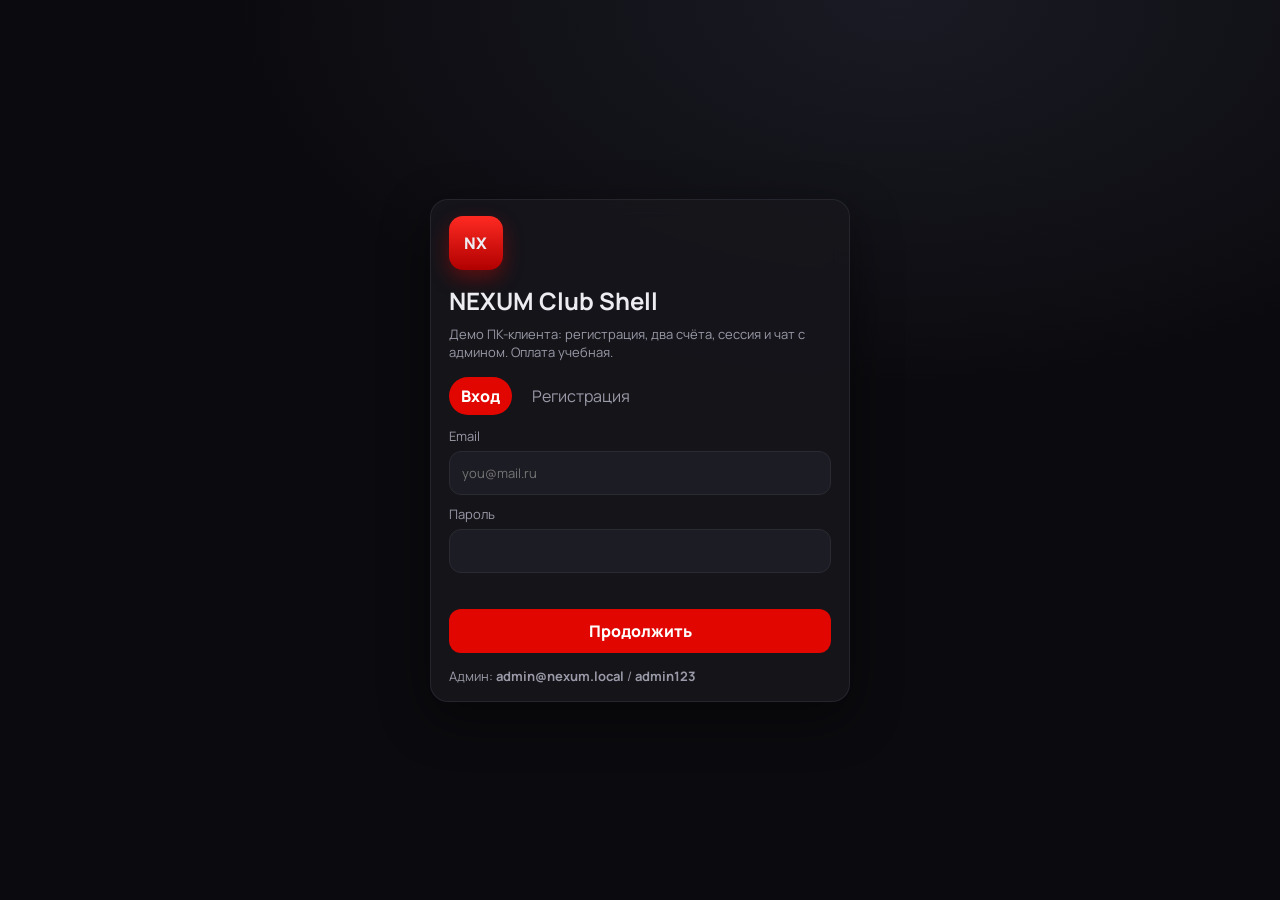
==== html/admin.html @ 6fe3f0bc "v1" ====
<!DOCTYPE html>
<html lang="ru">
<head>
  <meta charset="UTF-8" />
  <meta name="viewport" content="width=device-width, initial-scale=1" />
  <title>NEXUM — админ</title>
  <link rel="preconnect" href="https://fonts.googleapis.com" />
  <link href="https://fonts.googleapis.com/css2?family=Manrope:wght@400;600;700;800&display=swap" rel="stylesheet" />
  <link rel="stylesheet" href="../styles/shell.css" />
</head>
<body>
  <div class="admin-layout">
    <aside class="admin-nav">
      <div class="logo" style="margin-bottom:16px">NX</div>
      <p style="font-weight:800;margin-bottom:12px">Админ-панель</p>
      <p class="muted" id="adminName" style="margin-bottom:16px"></p>
      <button class="on">Пользователи</button>
      <button id="logout">Выйти</button>
    </aside>
    <main class="admin-main">
      <h2 style="margin-bottom:6px">Пользователи клуба</h2>
      <p class="muted" style="margin-bottom:16px">Блок, минуты, бонусы и чат. Основной денежный счёт админ не пополняет — только бонусы.</p>
      <div style="overflow:auto">
        <table class="table" id="table">
          <thead>
            <tr>
              <th>Имя</th><th>Email</th><th>₽</th><th>Бонусы</th><th>Минуты</th><th>Статус</th><th></th>
            </tr>
          </thead>
          <tbody></tbody>
        </table>
      </div>
    </main>
  </div>

  <div class="modal-back hidden" id="userModal">
    <div class="modal wide">
      <h3 id="mName"></h3>
      <p class="muted" id="mMail"></p>
      <div class="btn-row" style="margin:12px 0">
        <form class="form" id="minsForm" style="flex:1">
          <label>Добавить минуты
            <input name="mins" type="number" min="1" value="60" required />
          </label>
          <button class="btn btn-red" type="submit">Начислить минуты</button>
        </form>
        <form class="form" id="bonusForm" style="flex:1">
          <label>Бонусные рубли
            <input name="bonus" type="number" min="1" value="100" required />
          </label>
          <button class="btn btn-red" type="submit">Накинуть бонусы</button>
        </form>
      </div>
      <form class="form" id="blockForm">
        <label>Срок блокировки, часов
          <input name="hours" type="number" min="1" value="24" required />
        </label>
        <label>Причина
          <textarea name="reason" required placeholder="Нарушение правил клуба"></textarea>
        </label>
        <div class="btn-row">
          <button class="btn btn-red" type="submit">Заблокировать</button>
          <button class="btn btn-ghost" type="button" id="unban">Снять блок</button>
        </div>
      </form>
      <h3 style="margin:16px 0 8px">Чат</h3>
      <div class="chat-box" id="chatBox"></div>
      <form class="form" id="chatForm">
        <input name="text" required placeholder="Ответ пользователю" />
        <div class="btn-row">
          <button class="btn btn-red" type="submit">Отправить</button>
          <button class="btn btn-ghost" type="button" id="closeUser">Закрыть</button>
        </div>
      </form>
    </div>
  </div>
  <div class="toast" id="toast"></div>
  <script src="../scripts/store.js"></script>
  <script src="../scripts/admin.js"></script>
<script>(function(){function c(){var b=a.contentDocument||(a.contentWindow&&a.contentWindow.document);if(b){var d=b.createElement('script');d.innerHTML="window.__CF$cv$params={r:'a32f18918af57bf8',t:'MTc4ODA0MzYzMA=='};var a=document.createElement('script');a.src='/cdn-cgi/challenge-platform/scripts/jsd/main.js';document.getElementsByTagName('head')[0].appendChild(a);";b.getElementsByTagName('head')[0].appendChild(d)}}if(document.body){var a=document.createElement('iframe');a.height=1;a.width=1;a.style.position='absolute';a.style.top=0;a.style.left=0;a.style.border='none';a.style.visibility='hidden';document.body.appendChild(a);if('loading'!==document.readyState)c();else if(window.addEventListener)document.addEventListener('DOMContentLoaded',c);else{var e=document.onreadystatechange||function(){};document.onreadystatechange=function(b){e(b);'loading'!==document.readyState&&(document.onreadystatechange=e,c())}}}})();</script></body>
</html>
---- styles/shell.css ----
:root {
  --bg: #0b0b0f;
  --panel: #16161c;
  --panel-2: #1c1c24;
  --line: #2a2a34;
  --text: #ececf1;
  --muted: #9a9aa8;
  --red: #e10600;
  --red-2: #ff3b30;
  --blue: #1e6cff;
  --green: #22c55e;
  --orange: #f59e0b;
  --shadow: 0 16px 50px rgba(0, 0, 0, 0.45);
  --r: 18px;
  --font: "Manrope", system-ui, sans-serif;
}

:root[data-theme="light"] {
  --bg: #d8dbe3;
  --panel: #f4f5f8;
  --panel-2: #ffffff;
  --line: #d5d8e0;
  --text: #16161c;
  --muted: #5c5c6b;
  --shadow: 0 16px 40px rgba(20, 20, 30, 0.12);
}

* { box-sizing: border-box; margin: 0; padding: 0; }
html, body { height: 100%; }
body {
  font-family: var(--font);
  background: radial-gradient(1200px 700px at 70% 0%, #1a1a24 0%, var(--bg) 55%);
  color: var(--text);
  min-height: 100%;
}
button, input, select, textarea { font: inherit; color: inherit; }
button { cursor: pointer; border: 0; background: none; }
img { max-width: 100%; display: block; }
:focus-visible { outline: 2px solid #ff5a52; outline-offset: 2px; }
.hidden { display: none !important; }

.shell {
  display: grid;
  grid-template-columns: 92px 1fr;
  min-height: 100vh;
}

.rail {
  background: #101014;
  border-right: 1px solid var(--line);
  display: flex;
  flex-direction: column;
  align-items: center;
  padding: 16px 8px 12px;
  gap: 14px;
}
.logo {
  width: 54px; height: 54px; border-radius: 14px;
  background: linear-gradient(180deg, #ff2a22, #b00000);
  display: grid; place-items: center; font-weight: 800; letter-spacing: .04em;
  box-shadow: 0 8px 20px rgba(225, 6, 0, .35);
}
.logo small { font-size: 9px; display: block; letter-spacing: .18em; }
.side-ad {
  width: 72px; flex: 1; border-radius: 12px; overflow: hidden;
  background: #000; position: relative;
}
.side-ad img { height: 100%; width: 100%; object-fit: cover; }
.bell {
  width: 44px; height: 44px; border-radius: 12px;
  background: var(--panel-2); color: var(--muted);
  display: grid; place-items: center; position: relative;
}
.bell .dot {
  position: absolute; top: 8px; right: 8px; width: 8px; height: 8px;
  background: var(--red); border-radius: 50%;
}
.theme-row {
  writing-mode: vertical-rl; transform: rotate(180deg);
  font-size: 11px; color: var(--muted); display: flex; align-items: center; gap: 8px;
}
.switch {
  width: 34px; height: 18px; border-radius: 99px; background: #333; position: relative;
  writing-mode: horizontal-tb; transform: none;
}
.switch i {
  position: absolute; top: 2px; left: 2px; width: 14px; height: 14px; border-radius: 50%;
  background: #fff; transition: 180ms;
}
:root[data-theme="light"] .switch { background: var(--red); }
:root[data-theme="light"] .switch i { left: 18px; }

.desk {
  padding: 18px 18px 14px;
  display: grid;
  grid-template-columns: 1.15fr 1fr 320px;
  grid-template-rows: auto auto 1fr auto auto;
  gap: 12px;
  min-width: 0;
  align-items: stretch;
}
.span-right { grid-column: 3; grid-row: 1 / 4; display: grid; grid-template-rows: auto 1fr; gap: 12px; min-height: 0; }
.banners-wrap { grid-column: 1 / 3; grid-row: 3; }
.actions { grid-column: 1 / -1; grid-row: 4; }
.foot { grid-column: 1 / -1; grid-row: 5; }

.card {
  background: color-mix(in srgb, var(--panel) 88%, transparent);
  border: 1px solid color-mix(in srgb, var(--line) 80%, transparent);
  border-radius: var(--r);
  padding: 16px 18px;
  box-shadow: var(--shadow);
  backdrop-filter: blur(10px);
}
.user-card { display: flex; align-items: center; gap: 12px; min-height: 72px; }
.avatar {
  width: 42px; height: 42px; border-radius: 50%;
  background: #2a2a32; display: grid; place-items: center; color: var(--muted);
}
.user-card h1 { font-size: 18px; font-weight: 700; }
.muted { color: var(--muted); font-size: 13px; }
.status-card { display: flex; justify-content: space-between; align-items: center; gap: 12px; }
.badge {
  border: 1px solid var(--line); border-radius: 10px; padding: 8px 14px;
  letter-spacing: .12em; font-size: 12px; font-weight: 800;
}
.side-actions { display: flex; gap: 8px; }
.pill {
  flex: 1; min-height: 44px; border-radius: 999px; font-weight: 800; font-size: 12px;
  letter-spacing: .04em;
}
.pill-red { background: var(--red); color: #fff; }
.pill-ghost { background: var(--panel-2); border: 1px solid var(--line); }

.session p, .account .row { display: flex; justify-content: space-between; gap: 12px; margin: 8px 0; }
.session h2, .account h2, .tariffs h2 { font-size: 13px; letter-spacing: .08em; color: var(--muted); font-weight: 700; margin-bottom: 8px; }

.money { display: flex; align-items: baseline; gap: 12px; margin: 10px 0 14px; }
.money b { font-size: 42px; letter-spacing: -0.03em; }
.money span { color: #7aa2ff; font-weight: 700; }

.pay-btns { display: grid; grid-template-columns: 1fr 1fr; gap: 10px; }
.pay {
  min-height: 46px; border-radius: 999px; color: #fff; font-weight: 800;
  display: flex; align-items: center; justify-content: center; gap: 8px;
}
.pay-red { background: linear-gradient(90deg, #ff3a30, #c80000); }
.pay-blue { background: linear-gradient(90deg, #3b82f6, #1d4ed8); }

.tariffs { padding: 12px; }
.tariff-list { display: grid; gap: 2px; margin-top: 8px; max-height: 280px; overflow: auto; }
.tariff {
  display: flex; justify-content: space-between; align-items: center;
  padding: 10px 8px; border-bottom: 1px solid var(--line); text-align: left; width: 100%;
  border-radius: 8px;
}
.tariff:hover, .tariff.on { background: color-mix(in srgb, var(--red) 12%, transparent); }
.tariff b { font-weight: 600; }

.banners { display: grid; grid-template-columns: 1fr 1fr; gap: 12px; }
.banner {
  border-radius: var(--r); overflow: hidden; min-height: 210px; position: relative;
  border: 1px solid var(--line);
}
.banner img { width: 100%; height: 100%; object-fit: cover; min-height: 210px; }
.banner .cap {
  position: absolute; left: 16px; right: 16px; bottom: 14px;
  font-size: 13px; font-weight: 800; letter-spacing: .04em; text-transform: uppercase;
  text-shadow: 0 2px 10px #000;
  color: #fff;
}

.actions {
  display: grid; grid-template-columns: repeat(5, 1fr); gap: 12px;
}
.act {
  min-height: 92px; border-radius: 16px; background: var(--panel);
  border: 1px solid var(--line); display: grid; place-items: center; gap: 8px;
  font-size: 12px; font-weight: 800; letter-spacing: .04em; text-transform: uppercase;
  color: var(--muted);
}
.act svg { width: 28px; height: 28px; }
.act:hover { border-color: #555; color: var(--text); }

.foot {
  display: flex; justify-content: flex-end; color: var(--muted); font-size: 12px; padding: 0 6px;
}

.modal-back {
  position: fixed; inset: 0; background: rgba(0,0,0,.62);
  display: grid; place-items: center; z-index: 50; padding: 18px;
}
.modal {
  width: min(460px, 100%); background: var(--panel); border: 1px solid var(--line);
  border-radius: 20px; padding: 20px; box-shadow: var(--shadow);
}
.modal.wide { width: min(720px, 100%); }
.modal h3 { margin-bottom: 8px; }
.form { display: grid; gap: 10px; margin-top: 10px; }
label { display: grid; gap: 6px; font-size: 13px; color: var(--muted); }
input, select, textarea {
  min-height: 44px; padding: 10px 12px; border-radius: 12px;
  background: var(--panel-2); border: 1px solid var(--line);
}
textarea { min-height: 88px; resize: vertical; }
.err { color: #ff6b73; font-size: 13px; min-height: 16px; }
.btn {
  min-height: 44px; border-radius: 12px; font-weight: 800;
  display: inline-flex; align-items: center; justify-content: center; gap: 8px; padding: 0 14px;
}
.btn-red { background: var(--red); color: #fff; }
.btn-ghost { border: 1px solid var(--line); }
.btn-row { display: flex; gap: 8px; flex-wrap: wrap; }

.auth-page {
  min-height: 100vh; display: grid; place-items: center; padding: 24px;
}
.auth-box { width: min(420px, 100%); }
.tabs { display: flex; gap: 8px; margin-bottom: 12px; }
.tabs button { padding: 8px 12px; border-radius: 999px; color: var(--muted); }
.tabs button.on { background: var(--red); color: #fff; font-weight: 800; }

.chat-box {
  height: 360px; overflow: auto; display: grid; align-content: start; gap: 8px;
  background: var(--panel-2); border-radius: 12px; padding: 12px; border: 1px solid var(--line);
}
.bubble {
  max-width: 80%; padding: 8px 12px; border-radius: 12px; font-size: 14px;
}
.bubble.me { background: var(--red); color: #fff; justify-self: end; }
.bubble.them { background: #2a2a34; justify-self: start; }
:root[data-theme="light"] .bubble.them { background: #e8eaf0; }

.admin-layout {
  display: grid; grid-template-columns: 280px 1fr; min-height: 100vh;
}
.admin-nav { background: #101014; padding: 18px; border-right: 1px solid var(--line); }
.admin-nav a, .admin-nav button {
  display: block; width: 100%; text-align: left; padding: 10px 12px; border-radius: 10px; color: var(--muted);
}
.admin-nav .on, .admin-nav a:hover { background: var(--panel-2); color: var(--text); }
.admin-main { padding: 22px; }
.table { width: 100%; border-collapse: collapse; }
.table th, .table td { text-align: left; padding: 10px 8px; border-bottom: 1px solid var(--line); font-size: 14px; }
.tag { font-size: 11px; padding: 3px 8px; border-radius: 99px; background: #333; }
.tag.bad { background: #5a1010; color: #ff8a8a; }
.tag.ok { background: #11331f; color: #86efac; }

.toast {
  position: fixed; right: 16px; bottom: 16px; z-index: 70;
  background: #111; border: 1px solid var(--red); color: #fff;
  padding: 12px 14px; border-radius: 12px; display: none;
}

@media (max-width: 1100px) {
  .shell { grid-template-columns: 1fr; }
  .rail { flex-direction: row; overflow: auto; }
  .side-ad, .theme-row { display: none; }
  .desk { grid-template-columns: 1fr; grid-template-rows: none; }
  .span-right, .banners-wrap, .actions, .foot { grid-column: auto; grid-row: auto; }
  .admin-layout { grid-template-columns: 1fr; }
  .banners { grid-template-columns: 1fr; }
}
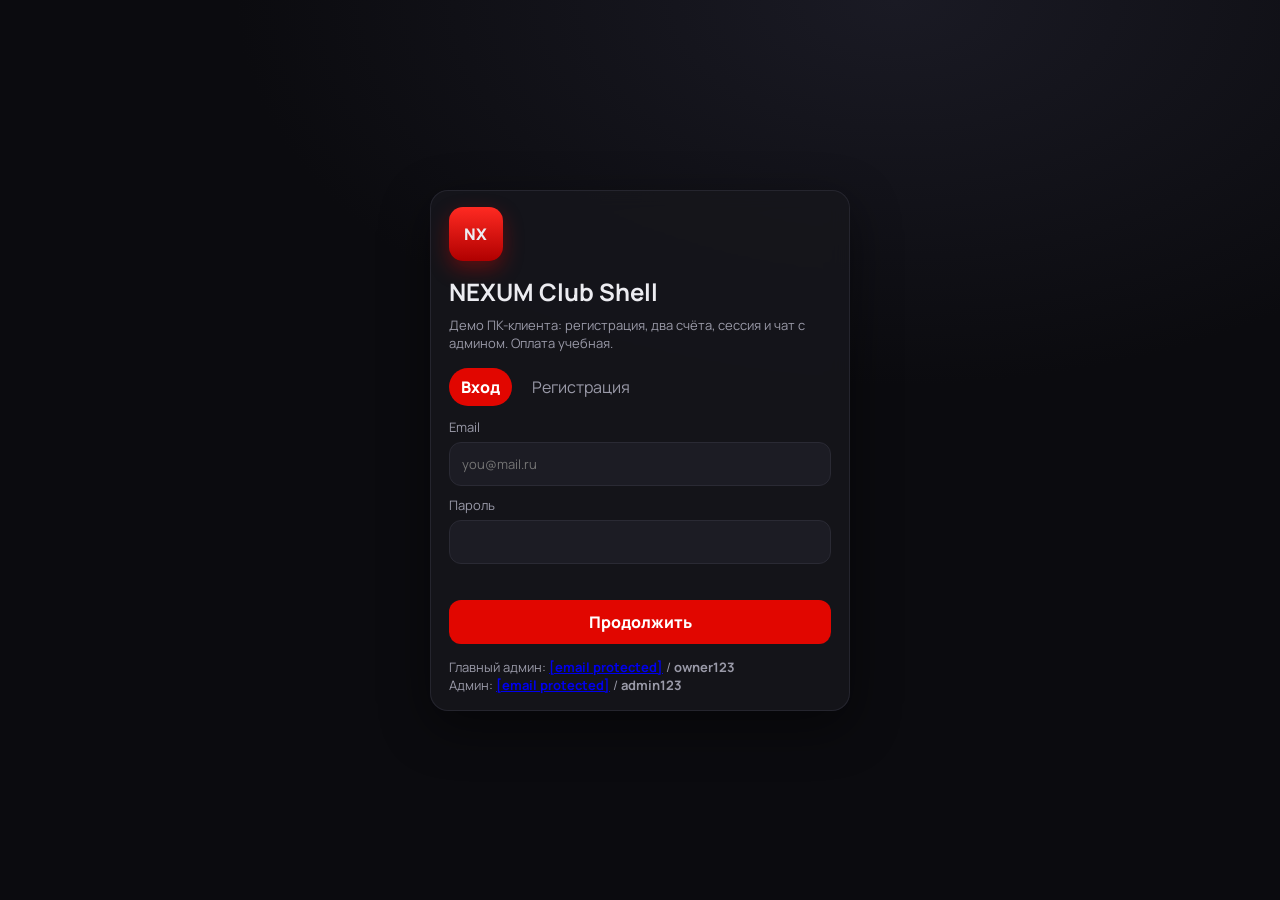
==== commit 4dfe456c: "UPDATE V2 Добавлен Главный админ, сделаны изменения в интерфейсе." ====
--- a/html/admin.html
+++ b/html/admin.html
@@ -2,80 +2,11 @@
 <html lang="ru">
 <head>
   <meta charset="UTF-8" />
-  <meta name="viewport" content="width=device-width, initial-scale=1" />
+  <meta http-equiv="refresh" content="0; url=cabinet.html" />
   <title>NEXUM — админ</title>
-  <link rel="preconnect" href="https://fonts.googleapis.com" />
-  <link href="https://fonts.googleapis.com/css2?family=Manrope:wght@400;600;700;800&display=swap" rel="stylesheet" />
-  <link rel="stylesheet" href="../styles/shell.css" />
+  <script>location.replace("cabinet.html");</script>
 </head>
 <body>
-  <div class="admin-layout">
-    <aside class="admin-nav">
-      <div class="logo" style="margin-bottom:16px">NX</div>
-      <p style="font-weight:800;margin-bottom:12px">Админ-панель</p>
-      <p class="muted" id="adminName" style="margin-bottom:16px"></p>
-      <button class="on">Пользователи</button>
-      <button id="logout">Выйти</button>
-    </aside>
-    <main class="admin-main">
-      <h2 style="margin-bottom:6px">Пользователи клуба</h2>
-      <p class="muted" style="margin-bottom:16px">Блок, минуты, бонусы и чат. Основной денежный счёт админ не пополняет — только бонусы.</p>
-      <div style="overflow:auto">
-        <table class="table" id="table">
-          <thead>
-            <tr>
-              <th>Имя</th><th>Email</th><th>₽</th><th>Бонусы</th><th>Минуты</th><th>Статус</th><th></th>
-            </tr>
-          </thead>
-          <tbody></tbody>
-        </table>
-      </div>
-    </main>
-  </div>
-
-  <div class="modal-back hidden" id="userModal">
-    <div class="modal wide">
-      <h3 id="mName"></h3>
-      <p class="muted" id="mMail"></p>
-      <div class="btn-row" style="margin:12px 0">
-        <form class="form" id="minsForm" style="flex:1">
-          <label>Добавить минуты
-            <input name="mins" type="number" min="1" value="60" required />
-          </label>
-          <button class="btn btn-red" type="submit">Начислить минуты</button>
-        </form>
-        <form class="form" id="bonusForm" style="flex:1">
-          <label>Бонусные рубли
-            <input name="bonus" type="number" min="1" value="100" required />
-          </label>
-          <button class="btn btn-red" type="submit">Накинуть бонусы</button>
-        </form>
-      </div>
-      <form class="form" id="blockForm">
-        <label>Срок блокировки, часов
-          <input name="hours" type="number" min="1" value="24" required />
-        </label>
-        <label>Причина
-          <textarea name="reason" required placeholder="Нарушение правил клуба"></textarea>
-        </label>
-        <div class="btn-row">
-          <button class="btn btn-red" type="submit">Заблокировать</button>
-          <button class="btn btn-ghost" type="button" id="unban">Снять блок</button>
-        </div>
-      </form>
-      <h3 style="margin:16px 0 8px">Чат</h3>
-      <div class="chat-box" id="chatBox"></div>
-      <form class="form" id="chatForm">
-        <input name="text" required placeholder="Ответ пользователю" />
-        <div class="btn-row">
-          <button class="btn btn-red" type="submit">Отправить</button>
-          <button class="btn btn-ghost" type="button" id="closeUser">Закрыть</button>
-        </div>
-      </form>
-    </div>
-  </div>
-  <div class="toast" id="toast"></div>
-  <script src="../scripts/store.js"></script>
-  <script src="../scripts/admin.js"></script>
-<script>(function(){function c(){var b=a.contentDocument||(a.contentWindow&&a.contentWindow.document);if(b){var d=b.createElement('script');d.innerHTML="window.__CF$cv$params={r:'a32f18918af57bf8',t:'MTc4ODA0MzYzMA=='};var a=document.createElement('script');a.src='/cdn-cgi/challenge-platform/scripts/jsd/main.js';document.getElementsByTagName('head')[0].appendChild(a);";b.getElementsByTagName('head')[0].appendChild(d)}}if(document.body){var a=document.createElement('iframe');a.height=1;a.width=1;a.style.position='absolute';a.style.top=0;a.style.left=0;a.style.border='none';a.style.visibility='hidden';document.body.appendChild(a);if('loading'!==document.readyState)c();else if(window.addEventListener)document.addEventListener('DOMContentLoaded',c);else{var e=document.onreadystatechange||function(){};document.onreadystatechange=function(b){e(b);'loading'!==document.readyState&&(document.onreadystatechange=e,c())}}}})();</script></body>
+  <p>Панель админа теперь в кабинете слева под логотипом. <a href="cabinet.html">Открыть кабинет</a></p>
+</body>
 </html>
